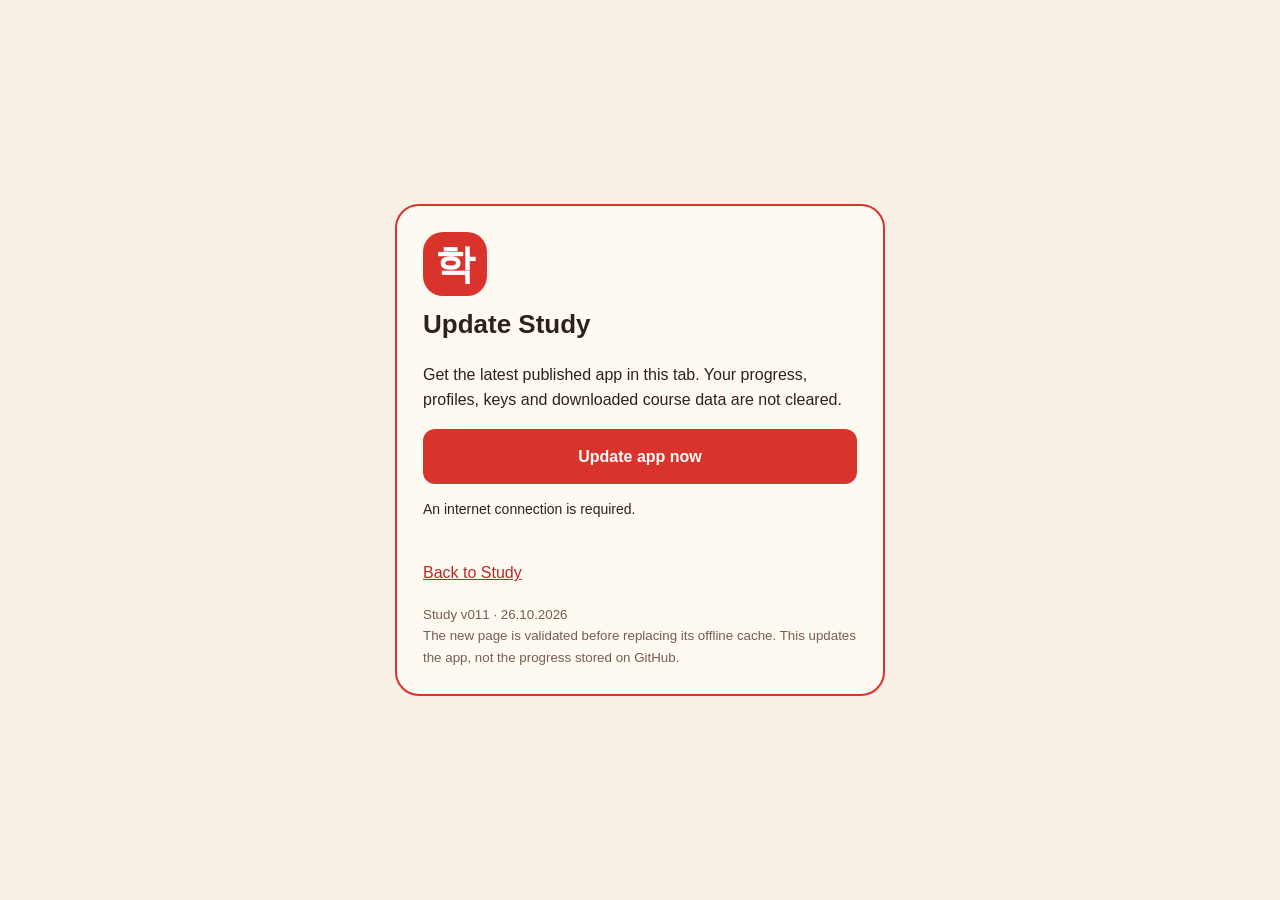
==== refresh.html @ 489cd826 "Add files via upload" ====
<!doctype html><html lang="en"><head><meta charset="utf-8"><meta name="viewport" content="width=device-width,initial-scale=1,viewport-fit=cover"><meta name="theme-color" content="#d9342b"><title>Study · Update safely</title>
<style>*{box-sizing:border-box}body{margin:0;min-height:100vh;display:grid;place-items:center;padding:24px;background:#f8f0e5;color:#2e211b;font:16px/1.6 -apple-system,BlinkMacSystemFont,"Segoe UI",sans-serif}main{max-width:490px;padding:26px;border:2px solid #d9342b;border-radius:24px;background:#fffaf1}h1{font-size:26px;margin:8px 0}.logo{border-radius:20px;background:#d9342b;color:white;width:64px;height:64px;text-align:center;font:bold 40px/64px sans-serif}button,a{font:inherit}button{width:100%;border:0;border-radius:12px;background:#d9342b;color:white;padding:15px;font-weight:700;cursor:pointer}button:disabled{opacity:.55}#status{font-size:14px;overflow-wrap:anywhere;min-height:48px}small{display:block;color:#765d50;margin-top:18px}a{color:#b82a23}</style></head><body><main><div class="logo" aria-hidden="true">학</div><h1>Update Study</h1><p>Get the latest published app in this tab. Your progress, profiles, keys and downloaded course data are not cleared.</p><button id="go" type="button">Update app now</button><p id="status" role="status" aria-live="polite">An internet connection is required.</p><a href="./index.html" id="back">Back to Study</a><small>Study v011 · 26.10.2026<br>The new page is validated before replacing its offline cache. This updates the app, not the progress stored on GitHub.</small></main><script>
(function(){'use strict';var b=document.getElementById('go'),out=document.getElementById('status');
function timed(p,ms){return new Promise(function(resolve,reject){var t=setTimeout(function(){reject(Error('Connection timed out. Nothing was removed; reconnect and retry.'));},ms);Promise.resolve(p).then(function(v){clearTimeout(t);resolve(v);},function(e){clearTimeout(t);reject(e);});});}
async function get(url){var r=await timed(fetch(url,{cache:'no-store'}),45000);if(!r.ok)throw Error('The published site returned '+r.status+'.');return r;}
async function run(){if(b.disabled)return;b.disabled=true;var cached=false;
 try{
  if(navigator.onLine===false)throw Error('You are offline. Connect to the internet and retry.');
  if(!/^https?:$/.test(location.protocol))throw Error('Open this page from your published Study website, not from Files.');
  var root=new URL('./',location.href),stamp=Date.now(),fresh=new URL('index.html',root);fresh.searchParams.set('study_force',String(stamp));
  out.textContent='Downloading and checking the published app…';
  var response=await get(fresh.href),html=await timed(response.clone().text(),45000);
  var build=/<meta\s+name=["']study-build["']\s+content=["']([^"']+)/i.exec(html);
  if(!build||html.indexOf('</html>')<0||html.indexOf('function renderHome')<0)throw Error('The downloaded page is incomplete or is not a versioned Study app. No cache was removed.');
  var wr=await get(new URL('sw.js?study_check='+stamp,root).href),worker=await timed(wr.text(),25000),version=/const VERSION\s*=\s*['"]([^'"]+)/.exec(worker);
  if(!version||worker.indexOf('STUDY-SW-NETWORK-FIRST')<0||worker.indexOf(build[1])<0){
   // A legacy cache-first worker may ignore no-store and return its old index.
   // Restart only this updater once without that controller; leave every cache intact.
   var here=new URL(location.href);
   if(!here.searchParams.has('study_detached')&&navigator.serviceWorker&&navigator.serviceWorker.controller){
    var oldRegs=await timed(navigator.serviceWorker.getRegistrations(),8000),detached=false;
    for(var ri=0;ri<oldRegs.length;ri++)if(oldRegs[ri].scope===root.href){await timed(oldRegs[ri].unregister(),8000);detached=true;}
    if(detached){here.searchParams.set('study_detached','1');here.searchParams.set('run','1');here.searchParams.set('study_force',String(Date.now()));out.textContent='An old offline worker returned an outdated page. Restarting this updater without clearing progress or caches…';location.replace(here.href);return;}
   }
   throw Error('index.html and sw.js are from different builds. Upload both together and retry after publication finishes.');
  }
  out.textContent='Validated '+build[1]+'. Preparing its offline copy…';
  var shell='study-pwa-shell-'+version[1],key=new URL('index.html',root).href;
  if('caches' in window){try{var cache=await timed(caches.open(shell),8000);await timed(cache.put(key,response.clone()),20000);cached=true;}catch(e){out.textContent='Offline storage is unavailable. The validated online update can still open.';}}
  // Unregister only this app's worker. Never touch another scope or localStorage/IndexedDB.
  if('serviceWorker' in navigator){
   try{var regs=await timed(navigator.serviceWorker.getRegistrations(),8000);for(var i=0;i<regs.length;i++)if(regs[i].scope===root.href)await timed(regs[i].unregister(),8000);}catch(e){out.textContent='Worker reset was unavailable; opening the fresh online page.';}
  }
  // Remove old shells only after the new page is stored. Keep courses and unrelated app caches.
  if(cached){try{var keys=await timed(caches.keys(),8000);for(var j=0;j<keys.length;j++){var k=keys[j];if(k!==shell&&k.indexOf('study-pwa-shell-')===0){var c=await timed(caches.open(k),5000);if(await timed(c.match(key),5000))await timed(caches.delete(k),5000);}}}catch(e){}}
  fresh.searchParams.set('study_expected',build[1]);fresh.hash=location.hash;out.textContent='Opening '+build[1]+'…';location.replace(fresh.href);
 }catch(e){out.textContent='Update not completed: '+(e.message||String(e));b.disabled=false;b.textContent='Retry update';}
}
b.onclick=run;document.getElementById('back').href=new URL('index.html',location.href).href+location.hash;
if(new URL(location.href).searchParams.get('run')==='1')setTimeout(run,50);
})();
</script></body></html>
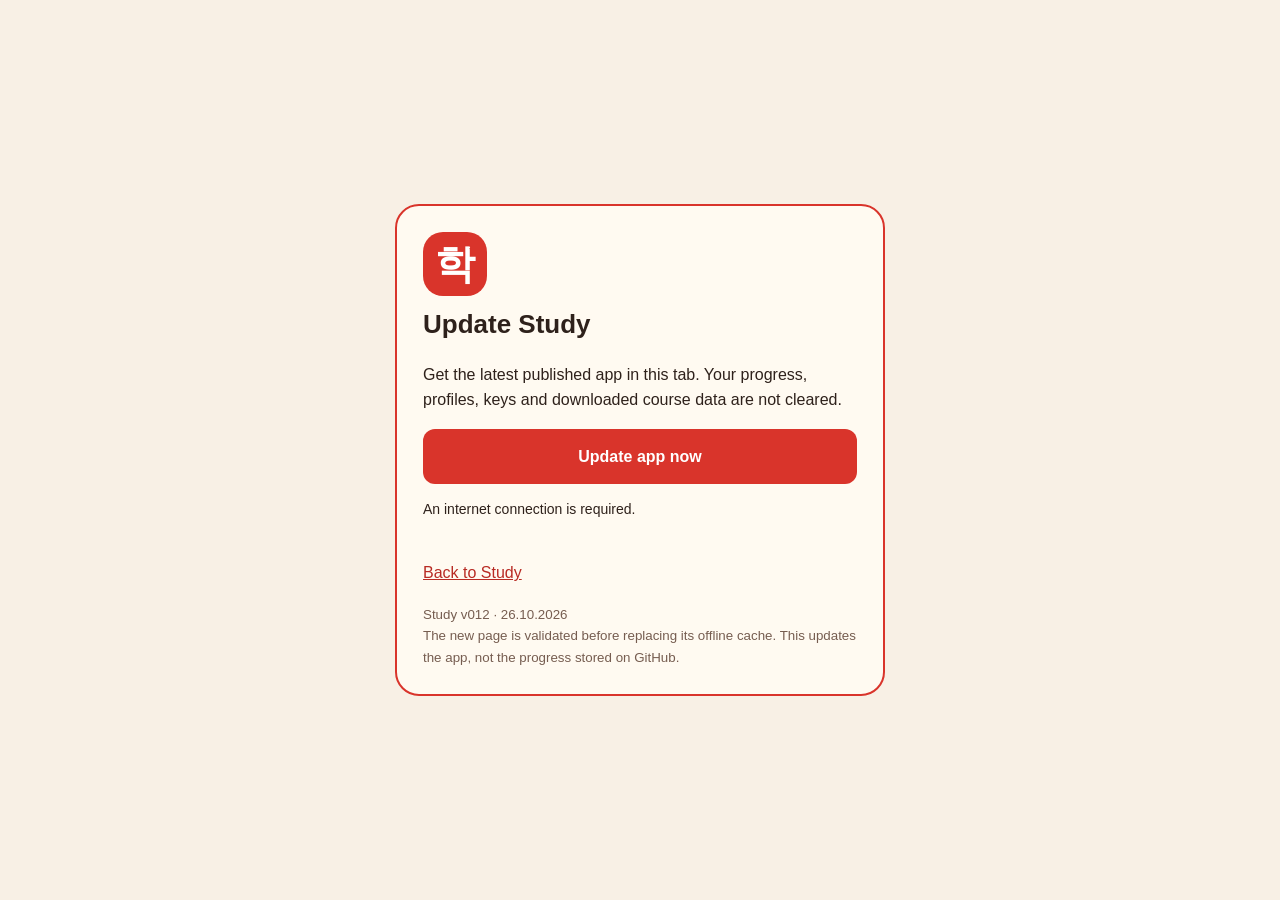
==== commit 37d4996d: "Add files via upload" ====
--- a/refresh.html
+++ b/refresh.html
@@ -1,5 +1,5 @@
 <!doctype html><html lang="en"><head><meta charset="utf-8"><meta name="viewport" content="width=device-width,initial-scale=1,viewport-fit=cover"><meta name="theme-color" content="#d9342b"><title>Study · Update safely</title>
-<style>*{box-sizing:border-box}body{margin:0;min-height:100vh;display:grid;place-items:center;padding:24px;background:#f8f0e5;color:#2e211b;font:16px/1.6 -apple-system,BlinkMacSystemFont,"Segoe UI",sans-serif}main{max-width:490px;padding:26px;border:2px solid #d9342b;border-radius:24px;background:#fffaf1}h1{font-size:26px;margin:8px 0}.logo{border-radius:20px;background:#d9342b;color:white;width:64px;height:64px;text-align:center;font:bold 40px/64px sans-serif}button,a{font:inherit}button{width:100%;border:0;border-radius:12px;background:#d9342b;color:white;padding:15px;font-weight:700;cursor:pointer}button:disabled{opacity:.55}#status{font-size:14px;overflow-wrap:anywhere;min-height:48px}small{display:block;color:#765d50;margin-top:18px}a{color:#b82a23}</style></head><body><main><div class="logo" aria-hidden="true">학</div><h1>Update Study</h1><p>Get the latest published app in this tab. Your progress, profiles, keys and downloaded course data are not cleared.</p><button id="go" type="button">Update app now</button><p id="status" role="status" aria-live="polite">An internet connection is required.</p><a href="./index.html" id="back">Back to Study</a><small>Study v011 · 26.10.2026<br>The new page is validated before replacing its offline cache. This updates the app, not the progress stored on GitHub.</small></main><script>
+<style>*{box-sizing:border-box}body{margin:0;min-height:100vh;display:grid;place-items:center;padding:24px;background:#f8f0e5;color:#2e211b;font:16px/1.6 -apple-system,BlinkMacSystemFont,"Segoe UI",sans-serif}main{max-width:490px;padding:26px;border:2px solid #d9342b;border-radius:24px;background:#fffaf1}h1{font-size:26px;margin:8px 0}.logo{border-radius:20px;background:#d9342b;color:white;width:64px;height:64px;text-align:center;font:bold 40px/64px sans-serif}button,a{font:inherit}button{width:100%;border:0;border-radius:12px;background:#d9342b;color:white;padding:15px;font-weight:700;cursor:pointer}button:disabled{opacity:.55}#status{font-size:14px;overflow-wrap:anywhere;min-height:48px}small{display:block;color:#765d50;margin-top:18px}a{color:#b82a23}</style></head><body><main><div class="logo" aria-hidden="true">학</div><h1>Update Study</h1><p>Get the latest published app in this tab. Your progress, profiles, keys and downloaded course data are not cleared.</p><button id="go" type="button">Update app now</button><p id="status" role="status" aria-live="polite">An internet connection is required.</p><a href="./index.html" id="back">Back to Study</a><small>Study v012 · 26.10.2026<br>The new page is validated before replacing its offline cache. This updates the app, not the progress stored on GitHub.</small></main><script>
 (function(){'use strict';var b=document.getElementById('go'),out=document.getElementById('status');
 function timed(p,ms){return new Promise(function(resolve,reject){var t=setTimeout(function(){reject(Error('Connection timed out. Nothing was removed; reconnect and retry.'));},ms);Promise.resolve(p).then(function(v){clearTimeout(t);resolve(v);},function(e){clearTimeout(t);reject(e);});});}
 async function get(url){var r=await timed(fetch(url,{cache:'no-store'}),45000);if(!r.ok)throw Error('The published site returned '+r.status+'.');return r;}
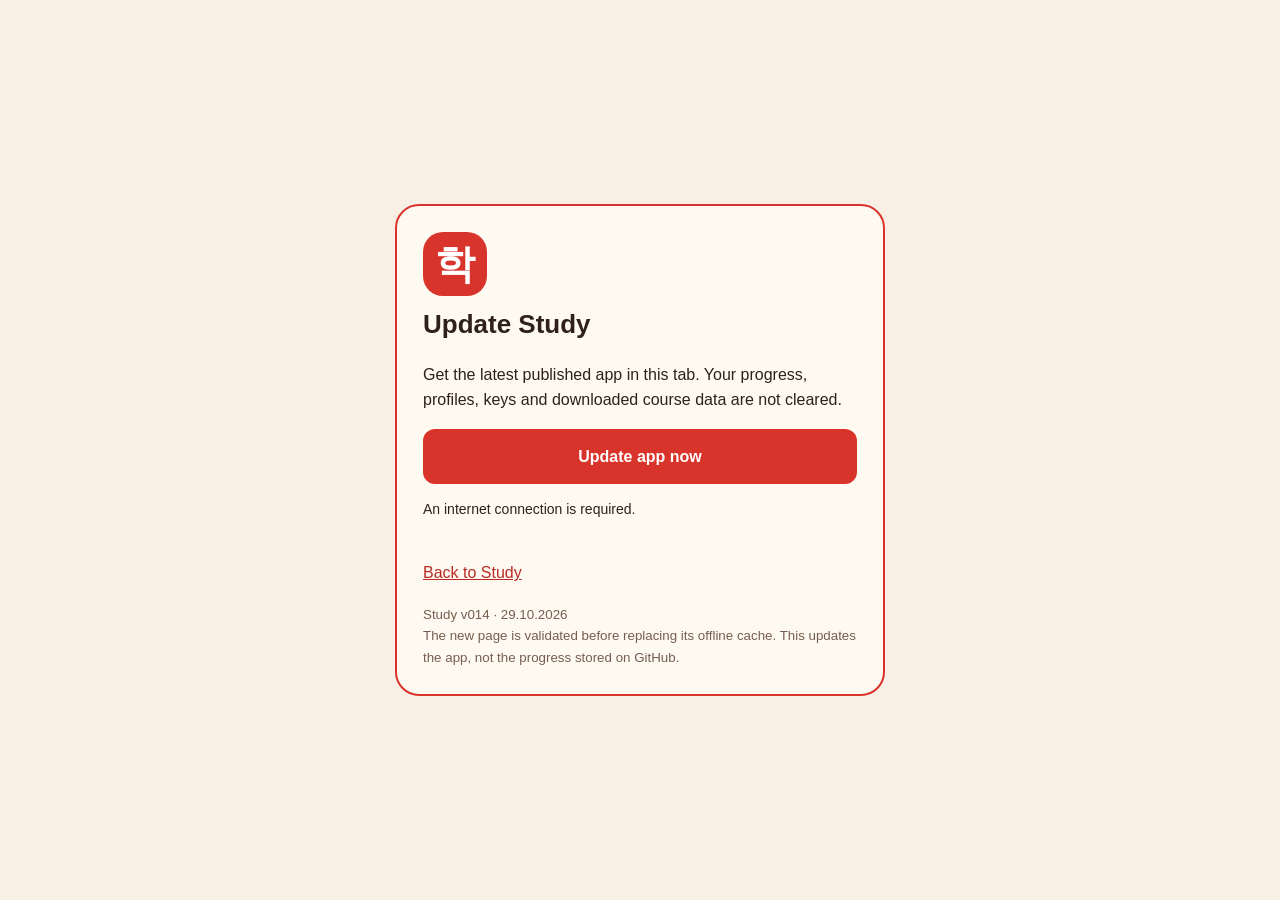
==== commit 3c4fb65a: "Add files via upload" ====
--- a/refresh.html
+++ b/refresh.html
@@ -1,5 +1,5 @@
 <!doctype html><html lang="en"><head><meta charset="utf-8"><meta name="viewport" content="width=device-width,initial-scale=1,viewport-fit=cover"><meta name="theme-color" content="#d9342b"><title>Study · Update safely</title>
-<style>*{box-sizing:border-box}body{margin:0;min-height:100vh;display:grid;place-items:center;padding:24px;background:#f8f0e5;color:#2e211b;font:16px/1.6 -apple-system,BlinkMacSystemFont,"Segoe UI",sans-serif}main{max-width:490px;padding:26px;border:2px solid #d9342b;border-radius:24px;background:#fffaf1}h1{font-size:26px;margin:8px 0}.logo{border-radius:20px;background:#d9342b;color:white;width:64px;height:64px;text-align:center;font:bold 40px/64px sans-serif}button,a{font:inherit}button{width:100%;border:0;border-radius:12px;background:#d9342b;color:white;padding:15px;font-weight:700;cursor:pointer}button:disabled{opacity:.55}#status{font-size:14px;overflow-wrap:anywhere;min-height:48px}small{display:block;color:#765d50;margin-top:18px}a{color:#b82a23}</style></head><body><main><div class="logo" aria-hidden="true">학</div><h1>Update Study</h1><p>Get the latest published app in this tab. Your progress, profiles, keys and downloaded course data are not cleared.</p><button id="go" type="button">Update app now</button><p id="status" role="status" aria-live="polite">An internet connection is required.</p><a href="./index.html" id="back">Back to Study</a><small>Study v012 · 26.10.2026<br>The new page is validated before replacing its offline cache. This updates the app, not the progress stored on GitHub.</small></main><script>
+<style>*{box-sizing:border-box}body{margin:0;min-height:100vh;display:grid;place-items:center;padding:24px;background:#f8f0e5;color:#2e211b;font:16px/1.6 -apple-system,BlinkMacSystemFont,"Segoe UI",sans-serif}main{max-width:490px;padding:26px;border:2px solid #d9342b;border-radius:24px;background:#fffaf1}h1{font-size:26px;margin:8px 0}.logo{border-radius:20px;background:#d9342b;color:white;width:64px;height:64px;text-align:center;font:bold 40px/64px sans-serif}button,a{font:inherit}button{width:100%;border:0;border-radius:12px;background:#d9342b;color:white;padding:15px;font-weight:700;cursor:pointer}button:disabled{opacity:.55}#status{font-size:14px;overflow-wrap:anywhere;min-height:48px}small{display:block;color:#765d50;margin-top:18px}a{color:#b82a23}</style></head><body><main><div class="logo" aria-hidden="true">학</div><h1>Update Study</h1><p>Get the latest published app in this tab. Your progress, profiles, keys and downloaded course data are not cleared.</p><button id="go" type="button">Update app now</button><p id="status" role="status" aria-live="polite">An internet connection is required.</p><a href="./index.html" id="back">Back to Study</a><small>Study v014 · 29.10.2026<br>The new page is validated before replacing its offline cache. This updates the app, not the progress stored on GitHub.</small></main><script>
 (function(){'use strict';var b=document.getElementById('go'),out=document.getElementById('status');
 function timed(p,ms){return new Promise(function(resolve,reject){var t=setTimeout(function(){reject(Error('Connection timed out. Nothing was removed; reconnect and retry.'));},ms);Promise.resolve(p).then(function(v){clearTimeout(t);resolve(v);},function(e){clearTimeout(t);reject(e);});});}
 async function get(url){var r=await timed(fetch(url,{cache:'no-store'}),45000);if(!r.ok)throw Error('The published site returned '+r.status+'.');return r;}
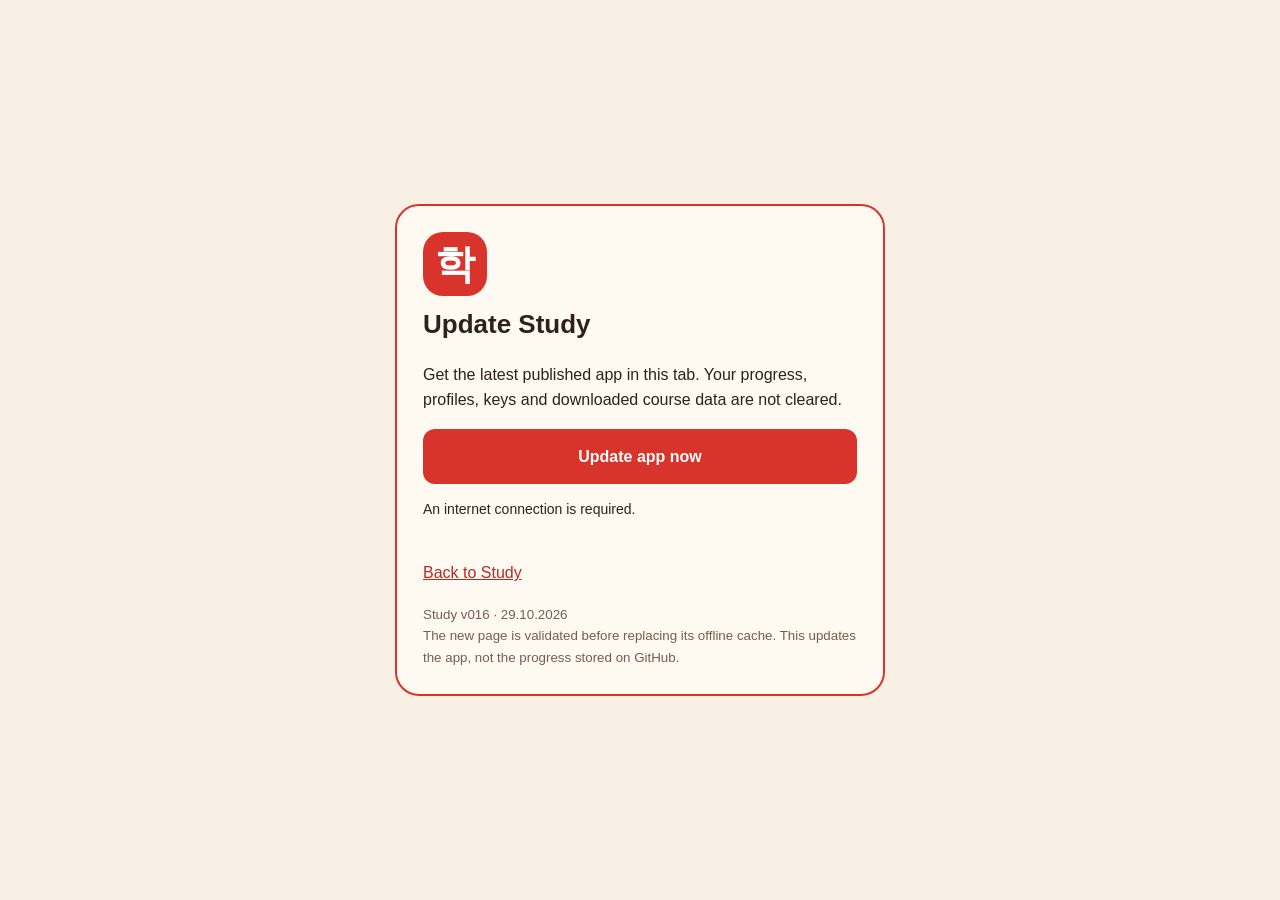
==== commit aaa18a3a: "Add files via upload" ====
--- a/refresh.html
+++ b/refresh.html
@@ -1,5 +1,5 @@
 <!doctype html><html lang="en"><head><meta charset="utf-8"><meta name="viewport" content="width=device-width,initial-scale=1,viewport-fit=cover"><meta name="theme-color" content="#d9342b"><title>Study · Update safely</title>
-<style>*{box-sizing:border-box}body{margin:0;min-height:100vh;display:grid;place-items:center;padding:24px;background:#f8f0e5;color:#2e211b;font:16px/1.6 -apple-system,BlinkMacSystemFont,"Segoe UI",sans-serif}main{max-width:490px;padding:26px;border:2px solid #d9342b;border-radius:24px;background:#fffaf1}h1{font-size:26px;margin:8px 0}.logo{border-radius:20px;background:#d9342b;color:white;width:64px;height:64px;text-align:center;font:bold 40px/64px sans-serif}button,a{font:inherit}button{width:100%;border:0;border-radius:12px;background:#d9342b;color:white;padding:15px;font-weight:700;cursor:pointer}button:disabled{opacity:.55}#status{font-size:14px;overflow-wrap:anywhere;min-height:48px}small{display:block;color:#765d50;margin-top:18px}a{color:#b82a23}</style></head><body><main><div class="logo" aria-hidden="true">학</div><h1>Update Study</h1><p>Get the latest published app in this tab. Your progress, profiles, keys and downloaded course data are not cleared.</p><button id="go" type="button">Update app now</button><p id="status" role="status" aria-live="polite">An internet connection is required.</p><a href="./index.html" id="back">Back to Study</a><small>Study v014 · 29.10.2026<br>The new page is validated before replacing its offline cache. This updates the app, not the progress stored on GitHub.</small></main><script>
+<style>*{box-sizing:border-box}body{margin:0;min-height:100vh;display:grid;place-items:center;padding:24px;background:#f8f0e5;color:#2e211b;font:16px/1.6 -apple-system,BlinkMacSystemFont,"Segoe UI",sans-serif}main{max-width:490px;padding:26px;border:2px solid #d9342b;border-radius:24px;background:#fffaf1}h1{font-size:26px;margin:8px 0}.logo{border-radius:20px;background:#d9342b;color:white;width:64px;height:64px;text-align:center;font:bold 40px/64px sans-serif}button,a{font:inherit}button{width:100%;border:0;border-radius:12px;background:#d9342b;color:white;padding:15px;font-weight:700;cursor:pointer}button:disabled{opacity:.55}#status{font-size:14px;overflow-wrap:anywhere;min-height:48px}small{display:block;color:#765d50;margin-top:18px}a{color:#b82a23}</style></head><body><main><div class="logo" aria-hidden="true">학</div><h1>Update Study</h1><p>Get the latest published app in this tab. Your progress, profiles, keys and downloaded course data are not cleared.</p><button id="go" type="button">Update app now</button><p id="status" role="status" aria-live="polite">An internet connection is required.</p><a href="./index.html" id="back">Back to Study</a><small>Study v016 · 29.10.2026<br>The new page is validated before replacing its offline cache. This updates the app, not the progress stored on GitHub.</small></main><script>
 (function(){'use strict';var b=document.getElementById('go'),out=document.getElementById('status');
 function timed(p,ms){return new Promise(function(resolve,reject){var t=setTimeout(function(){reject(Error('Connection timed out. Nothing was removed; reconnect and retry.'));},ms);Promise.resolve(p).then(function(v){clearTimeout(t);resolve(v);},function(e){clearTimeout(t);reject(e);});});}
 async function get(url){var r=await timed(fetch(url,{cache:'no-store'}),45000);if(!r.ok)throw Error('The published site returned '+r.status+'.');return r;}
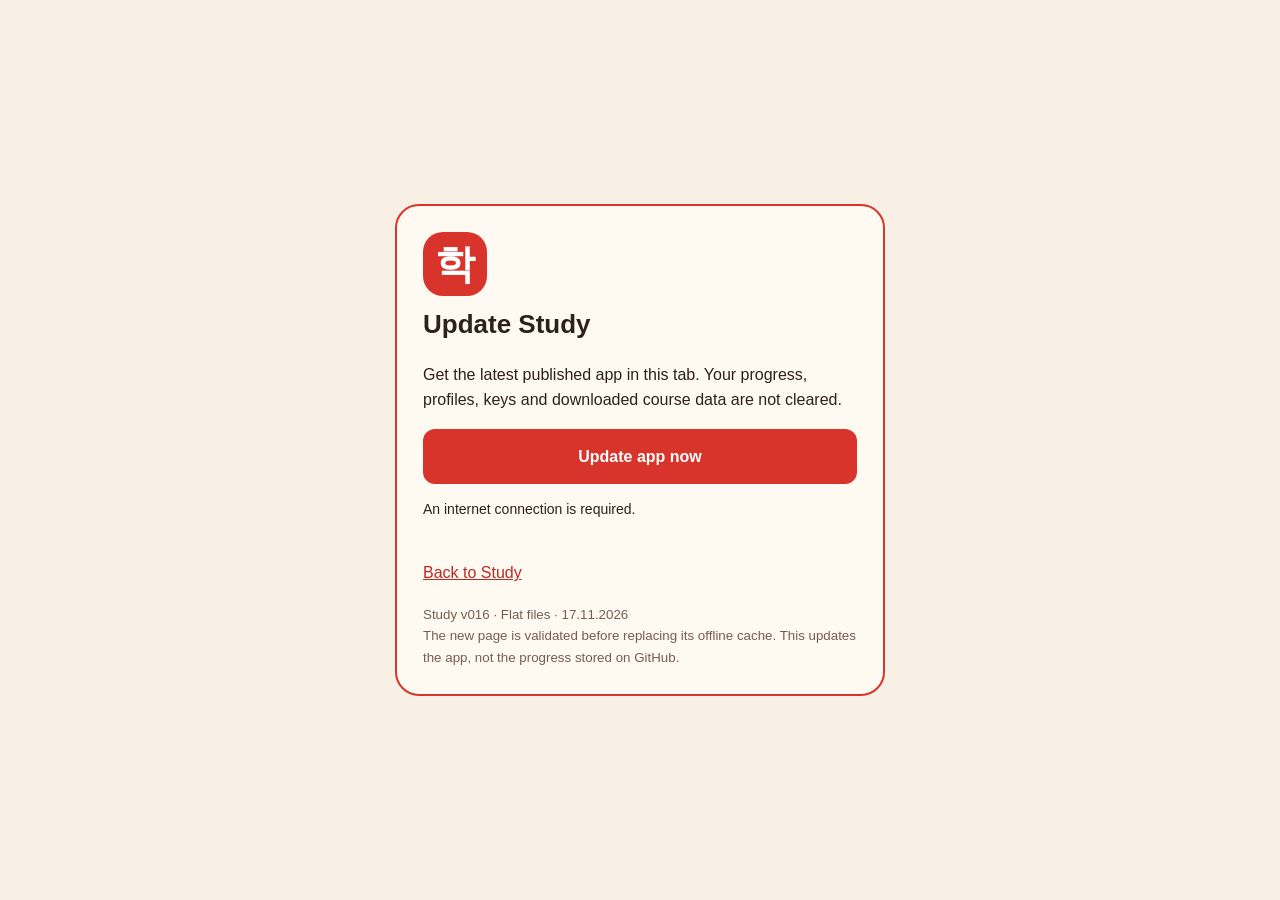
==== commit 03db61f6: "Add files via upload" ====
--- a/refresh.html
+++ b/refresh.html
@@ -1,5 +1,5 @@
 <!doctype html><html lang="en"><head><meta charset="utf-8"><meta name="viewport" content="width=device-width,initial-scale=1,viewport-fit=cover"><meta name="theme-color" content="#d9342b"><title>Study · Update safely</title>
-<style>*{box-sizing:border-box}body{margin:0;min-height:100vh;display:grid;place-items:center;padding:24px;background:#f8f0e5;color:#2e211b;font:16px/1.6 -apple-system,BlinkMacSystemFont,"Segoe UI",sans-serif}main{max-width:490px;padding:26px;border:2px solid #d9342b;border-radius:24px;background:#fffaf1}h1{font-size:26px;margin:8px 0}.logo{border-radius:20px;background:#d9342b;color:white;width:64px;height:64px;text-align:center;font:bold 40px/64px sans-serif}button,a{font:inherit}button{width:100%;border:0;border-radius:12px;background:#d9342b;color:white;padding:15px;font-weight:700;cursor:pointer}button:disabled{opacity:.55}#status{font-size:14px;overflow-wrap:anywhere;min-height:48px}small{display:block;color:#765d50;margin-top:18px}a{color:#b82a23}</style></head><body><main><div class="logo" aria-hidden="true">학</div><h1>Update Study</h1><p>Get the latest published app in this tab. Your progress, profiles, keys and downloaded course data are not cleared.</p><button id="go" type="button">Update app now</button><p id="status" role="status" aria-live="polite">An internet connection is required.</p><a href="./index.html" id="back">Back to Study</a><small>Study v016 · 29.10.2026<br>The new page is validated before replacing its offline cache. This updates the app, not the progress stored on GitHub.</small></main><script>
+<style>*{box-sizing:border-box}body{margin:0;min-height:100vh;display:grid;place-items:center;padding:24px;background:#f8f0e5;color:#2e211b;font:16px/1.6 -apple-system,BlinkMacSystemFont,"Segoe UI",sans-serif}main{max-width:490px;padding:26px;border:2px solid #d9342b;border-radius:24px;background:#fffaf1}h1{font-size:26px;margin:8px 0}.logo{border-radius:20px;background:#d9342b;color:white;width:64px;height:64px;text-align:center;font:bold 40px/64px sans-serif}button,a{font:inherit}button{width:100%;border:0;border-radius:12px;background:#d9342b;color:white;padding:15px;font-weight:700;cursor:pointer}button:disabled{opacity:.55}#status{font-size:14px;overflow-wrap:anywhere;min-height:48px}small{display:block;color:#765d50;margin-top:18px}a{color:#b82a23}</style></head><body><main><div class="logo" aria-hidden="true">학</div><h1>Update Study</h1><p>Get the latest published app in this tab. Your progress, profiles, keys and downloaded course data are not cleared.</p><button id="go" type="button">Update app now</button><p id="status" role="status" aria-live="polite">An internet connection is required.</p><a href="./index.html" id="back">Back to Study</a><small>Study v016 · Flat files · 17.11.2026<br>The new page is validated before replacing its offline cache. This updates the app, not the progress stored on GitHub.</small></main><script>
 (function(){'use strict';var b=document.getElementById('go'),out=document.getElementById('status');
 function timed(p,ms){return new Promise(function(resolve,reject){var t=setTimeout(function(){reject(Error('Connection timed out. Nothing was removed; reconnect and retry.'));},ms);Promise.resolve(p).then(function(v){clearTimeout(t);resolve(v);},function(e){clearTimeout(t);reject(e);});});}
 async function get(url){var r=await timed(fetch(url,{cache:'no-store'}),45000);if(!r.ok)throw Error('The published site returned '+r.status+'.');return r;}
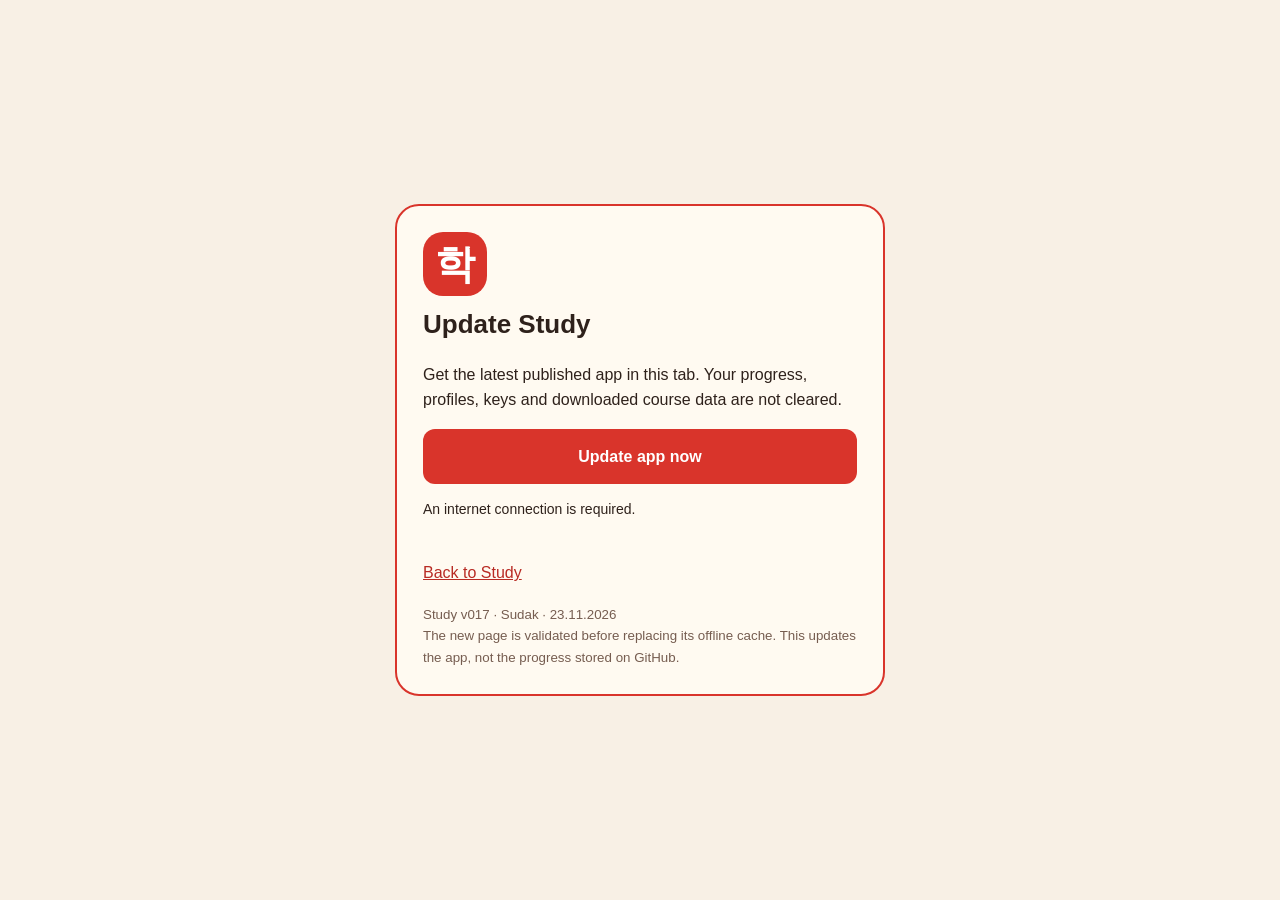
==== commit 00435a66: "Release Study v017 with offline Sudak crosswords and glass cards" ====
--- a/refresh.html
+++ b/refresh.html
@@ -1,5 +1,5 @@
 <!doctype html><html lang="en"><head><meta charset="utf-8"><meta name="viewport" content="width=device-width,initial-scale=1,viewport-fit=cover"><meta name="theme-color" content="#d9342b"><title>Study · Update safely</title>
-<style>*{box-sizing:border-box}body{margin:0;min-height:100vh;display:grid;place-items:center;padding:24px;background:#f8f0e5;color:#2e211b;font:16px/1.6 -apple-system,BlinkMacSystemFont,"Segoe UI",sans-serif}main{max-width:490px;padding:26px;border:2px solid #d9342b;border-radius:24px;background:#fffaf1}h1{font-size:26px;margin:8px 0}.logo{border-radius:20px;background:#d9342b;color:white;width:64px;height:64px;text-align:center;font:bold 40px/64px sans-serif}button,a{font:inherit}button{width:100%;border:0;border-radius:12px;background:#d9342b;color:white;padding:15px;font-weight:700;cursor:pointer}button:disabled{opacity:.55}#status{font-size:14px;overflow-wrap:anywhere;min-height:48px}small{display:block;color:#765d50;margin-top:18px}a{color:#b82a23}</style></head><body><main><div class="logo" aria-hidden="true">학</div><h1>Update Study</h1><p>Get the latest published app in this tab. Your progress, profiles, keys and downloaded course data are not cleared.</p><button id="go" type="button">Update app now</button><p id="status" role="status" aria-live="polite">An internet connection is required.</p><a href="./index.html" id="back">Back to Study</a><small>Study v016 · Flat files · 17.11.2026<br>The new page is validated before replacing its offline cache. This updates the app, not the progress stored on GitHub.</small></main><script>
+<style>*{box-sizing:border-box}body{margin:0;min-height:100vh;display:grid;place-items:center;padding:24px;background:#f8f0e5;color:#2e211b;font:16px/1.6 -apple-system,BlinkMacSystemFont,"Segoe UI",sans-serif}main{max-width:490px;padding:26px;border:2px solid #d9342b;border-radius:24px;background:#fffaf1}h1{font-size:26px;margin:8px 0}.logo{border-radius:20px;background:#d9342b;color:white;width:64px;height:64px;text-align:center;font:bold 40px/64px sans-serif}button,a{font:inherit}button{width:100%;border:0;border-radius:12px;background:#d9342b;color:white;padding:15px;font-weight:700;cursor:pointer}button:disabled{opacity:.55}#status{font-size:14px;overflow-wrap:anywhere;min-height:48px}small{display:block;color:#765d50;margin-top:18px}a{color:#b82a23}</style></head><body><main><div class="logo" aria-hidden="true">학</div><h1>Update Study</h1><p>Get the latest published app in this tab. Your progress, profiles, keys and downloaded course data are not cleared.</p><button id="go" type="button">Update app now</button><p id="status" role="status" aria-live="polite">An internet connection is required.</p><a href="./index.html" id="back">Back to Study</a><small>Study v017 · Sudak · 23.11.2026<br>The new page is validated before replacing its offline cache. This updates the app, not the progress stored on GitHub.</small></main><script>
 (function(){'use strict';var b=document.getElementById('go'),out=document.getElementById('status');
 function timed(p,ms){return new Promise(function(resolve,reject){var t=setTimeout(function(){reject(Error('Connection timed out. Nothing was removed; reconnect and retry.'));},ms);Promise.resolve(p).then(function(v){clearTimeout(t);resolve(v);},function(e){clearTimeout(t);reject(e);});});}
 async function get(url){var r=await timed(fetch(url,{cache:'no-store'}),45000);if(!r.ok)throw Error('The published site returned '+r.status+'.');return r;}
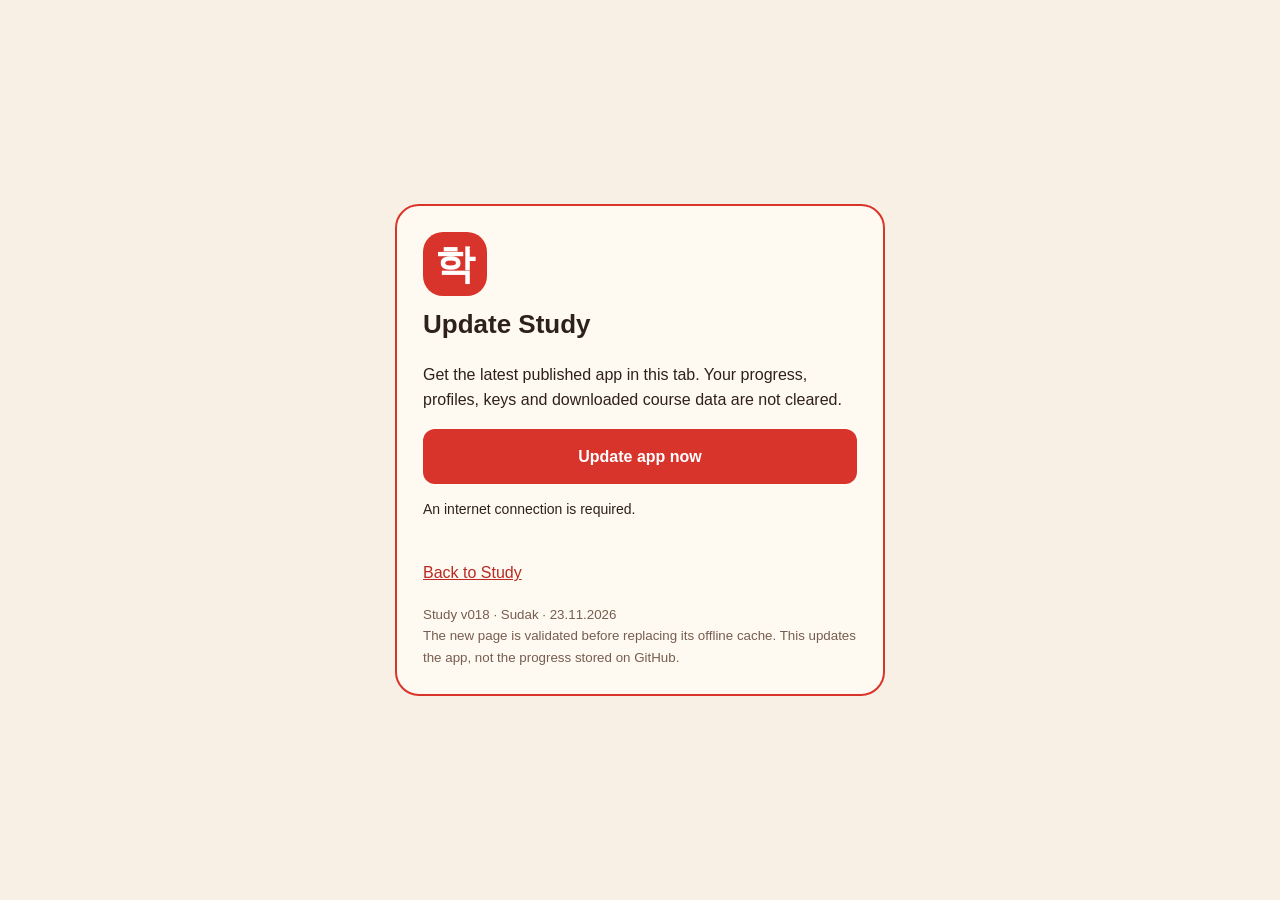
==== commit 15a7b6ff: "Release Study v018 with stable stage controls and hold-to-clear" ====
--- a/refresh.html
+++ b/refresh.html
@@ -1,5 +1,5 @@
 <!doctype html><html lang="en"><head><meta charset="utf-8"><meta name="viewport" content="width=device-width,initial-scale=1,viewport-fit=cover"><meta name="theme-color" content="#d9342b"><title>Study · Update safely</title>
-<style>*{box-sizing:border-box}body{margin:0;min-height:100vh;display:grid;place-items:center;padding:24px;background:#f8f0e5;color:#2e211b;font:16px/1.6 -apple-system,BlinkMacSystemFont,"Segoe UI",sans-serif}main{max-width:490px;padding:26px;border:2px solid #d9342b;border-radius:24px;background:#fffaf1}h1{font-size:26px;margin:8px 0}.logo{border-radius:20px;background:#d9342b;color:white;width:64px;height:64px;text-align:center;font:bold 40px/64px sans-serif}button,a{font:inherit}button{width:100%;border:0;border-radius:12px;background:#d9342b;color:white;padding:15px;font-weight:700;cursor:pointer}button:disabled{opacity:.55}#status{font-size:14px;overflow-wrap:anywhere;min-height:48px}small{display:block;color:#765d50;margin-top:18px}a{color:#b82a23}</style></head><body><main><div class="logo" aria-hidden="true">학</div><h1>Update Study</h1><p>Get the latest published app in this tab. Your progress, profiles, keys and downloaded course data are not cleared.</p><button id="go" type="button">Update app now</button><p id="status" role="status" aria-live="polite">An internet connection is required.</p><a href="./index.html" id="back">Back to Study</a><small>Study v017 · Sudak · 23.11.2026<br>The new page is validated before replacing its offline cache. This updates the app, not the progress stored on GitHub.</small></main><script>
+<style>*{box-sizing:border-box}body{margin:0;min-height:100vh;display:grid;place-items:center;padding:24px;background:#f8f0e5;color:#2e211b;font:16px/1.6 -apple-system,BlinkMacSystemFont,"Segoe UI",sans-serif}main{max-width:490px;padding:26px;border:2px solid #d9342b;border-radius:24px;background:#fffaf1}h1{font-size:26px;margin:8px 0}.logo{border-radius:20px;background:#d9342b;color:white;width:64px;height:64px;text-align:center;font:bold 40px/64px sans-serif}button,a{font:inherit}button{width:100%;border:0;border-radius:12px;background:#d9342b;color:white;padding:15px;font-weight:700;cursor:pointer}button:disabled{opacity:.55}#status{font-size:14px;overflow-wrap:anywhere;min-height:48px}small{display:block;color:#765d50;margin-top:18px}a{color:#b82a23}</style></head><body><main><div class="logo" aria-hidden="true">학</div><h1>Update Study</h1><p>Get the latest published app in this tab. Your progress, profiles, keys and downloaded course data are not cleared.</p><button id="go" type="button">Update app now</button><p id="status" role="status" aria-live="polite">An internet connection is required.</p><a href="./index.html" id="back">Back to Study</a><small>Study v018 · Sudak · 23.11.2026<br>The new page is validated before replacing its offline cache. This updates the app, not the progress stored on GitHub.</small></main><script>
 (function(){'use strict';var b=document.getElementById('go'),out=document.getElementById('status');
 function timed(p,ms){return new Promise(function(resolve,reject){var t=setTimeout(function(){reject(Error('Connection timed out. Nothing was removed; reconnect and retry.'));},ms);Promise.resolve(p).then(function(v){clearTimeout(t);resolve(v);},function(e){clearTimeout(t);reject(e);});});}
 async function get(url){var r=await timed(fetch(url,{cache:'no-store'}),45000);if(!r.ok)throw Error('The published site returned '+r.status+'.');return r;}
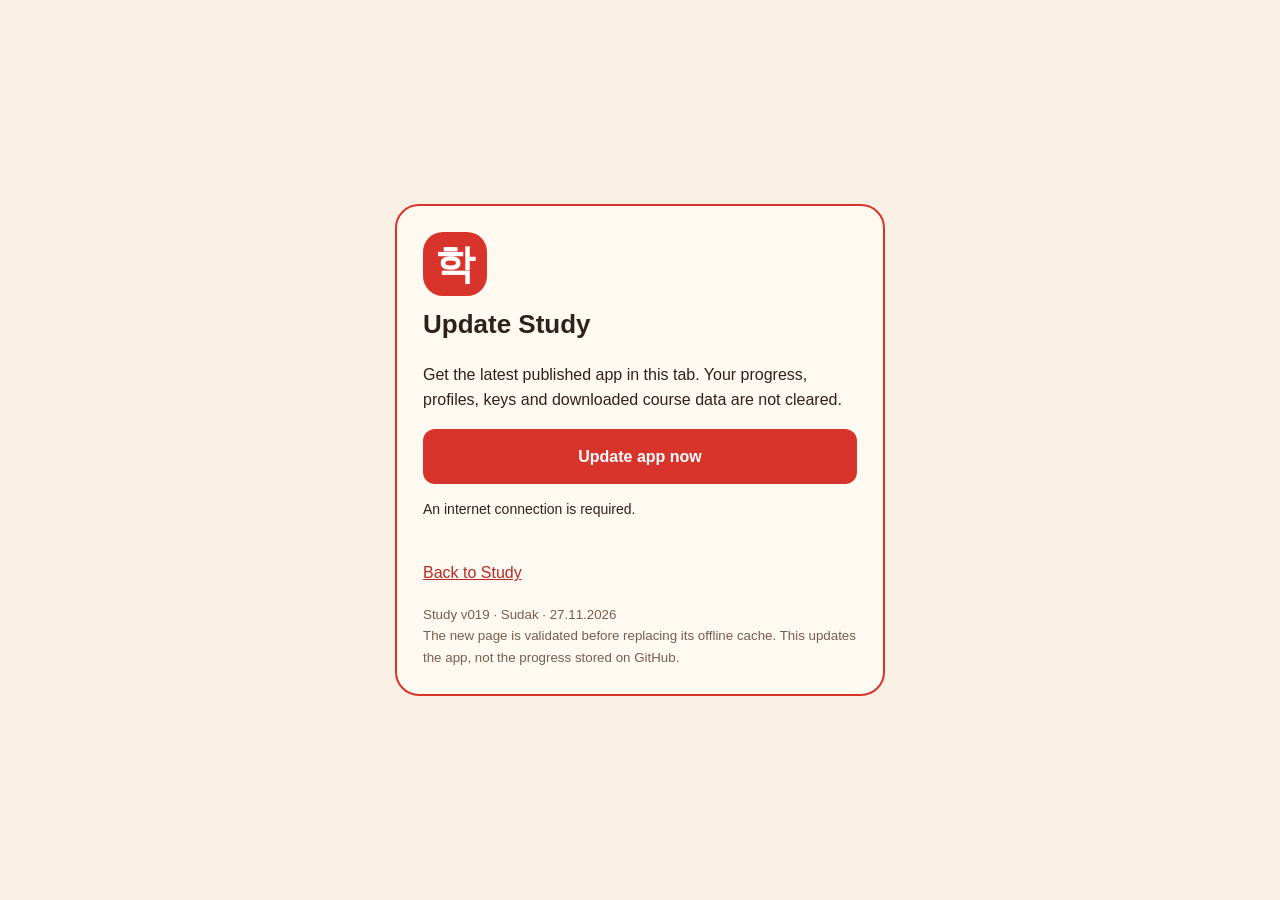
==== commit 387862b9: "Release Study v019 offline shell and verified flat package checksums" ====
--- a/refresh.html
+++ b/refresh.html
@@ -1,5 +1,5 @@
 <!doctype html><html lang="en"><head><meta charset="utf-8"><meta name="viewport" content="width=device-width,initial-scale=1,viewport-fit=cover"><meta name="theme-color" content="#d9342b"><title>Study · Update safely</title>
-<style>*{box-sizing:border-box}body{margin:0;min-height:100vh;display:grid;place-items:center;padding:24px;background:#f8f0e5;color:#2e211b;font:16px/1.6 -apple-system,BlinkMacSystemFont,"Segoe UI",sans-serif}main{max-width:490px;padding:26px;border:2px solid #d9342b;border-radius:24px;background:#fffaf1}h1{font-size:26px;margin:8px 0}.logo{border-radius:20px;background:#d9342b;color:white;width:64px;height:64px;text-align:center;font:bold 40px/64px sans-serif}button,a{font:inherit}button{width:100%;border:0;border-radius:12px;background:#d9342b;color:white;padding:15px;font-weight:700;cursor:pointer}button:disabled{opacity:.55}#status{font-size:14px;overflow-wrap:anywhere;min-height:48px}small{display:block;color:#765d50;margin-top:18px}a{color:#b82a23}</style></head><body><main><div class="logo" aria-hidden="true">학</div><h1>Update Study</h1><p>Get the latest published app in this tab. Your progress, profiles, keys and downloaded course data are not cleared.</p><button id="go" type="button">Update app now</button><p id="status" role="status" aria-live="polite">An internet connection is required.</p><a href="./index.html" id="back">Back to Study</a><small>Study v018 · Sudak · 23.11.2026<br>The new page is validated before replacing its offline cache. This updates the app, not the progress stored on GitHub.</small></main><script>
+<style>*{box-sizing:border-box}body{margin:0;min-height:100vh;display:grid;place-items:center;padding:24px;background:#f8f0e5;color:#2e211b;font:16px/1.6 -apple-system,BlinkMacSystemFont,"Segoe UI",sans-serif}main{max-width:490px;padding:26px;border:2px solid #d9342b;border-radius:24px;background:#fffaf1}h1{font-size:26px;margin:8px 0}.logo{border-radius:20px;background:#d9342b;color:white;width:64px;height:64px;text-align:center;font:bold 40px/64px sans-serif}button,a{font:inherit}button{width:100%;border:0;border-radius:12px;background:#d9342b;color:white;padding:15px;font-weight:700;cursor:pointer}button:disabled{opacity:.55}#status{font-size:14px;overflow-wrap:anywhere;min-height:48px}small{display:block;color:#765d50;margin-top:18px}a{color:#b82a23}</style></head><body><main><div class="logo" aria-hidden="true">학</div><h1>Update Study</h1><p>Get the latest published app in this tab. Your progress, profiles, keys and downloaded course data are not cleared.</p><button id="go" type="button">Update app now</button><p id="status" role="status" aria-live="polite">An internet connection is required.</p><a href="./index.html" id="back">Back to Study</a><small>Study v019 · Sudak · 27.11.2026<br>The new page is validated before replacing its offline cache. This updates the app, not the progress stored on GitHub.</small></main><script>
 (function(){'use strict';var b=document.getElementById('go'),out=document.getElementById('status');
 function timed(p,ms){return new Promise(function(resolve,reject){var t=setTimeout(function(){reject(Error('Connection timed out. Nothing was removed; reconnect and retry.'));},ms);Promise.resolve(p).then(function(v){clearTimeout(t);resolve(v);},function(e){clearTimeout(t);reject(e);});});}
 async function get(url){var r=await timed(fetch(url,{cache:'no-store'}),45000);if(!r.ok)throw Error('The published site returned '+r.status+'.');return r;}
